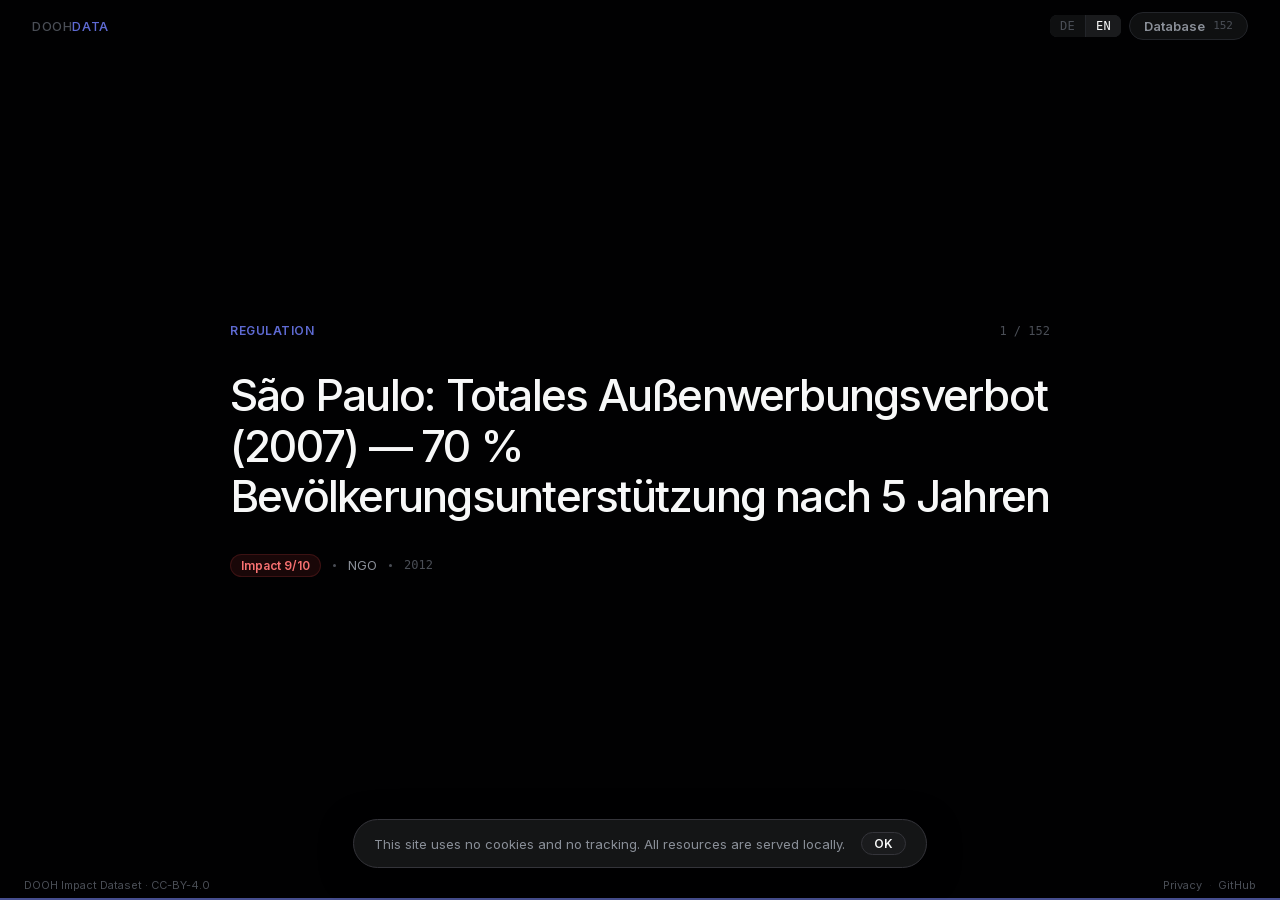
==== upload/web/index.html @ ff4197d8 "Harden dataset against lobby attacks: fix source classifications and framing Source classification f" ====
<!DOCTYPE html>
<html lang="de">
<head>
  <meta charset="UTF-8">
  <meta name="viewport" content="width=device-width, initial-scale=1.0">
  <title>DOOH Impact Dataset</title>
  <meta name="description" content="Independent peer-reviewed evidence on the harms of outdoor advertising. ESG due diligence, regulatory risk, public health.">
  <link rel="stylesheet" href="fonts.css">
  <link rel="stylesheet" href="style.css">
  <script type="application/ld+json">
  {
    "@context": "https://schema.org/",
    "@type": "Dataset",
    "name": "DOOH & OOH Advertising Research Dataset",
    "description": "148 peer-reviewed claims documenting risks of Out-of-Home and Digital Out-of-Home advertising: regulatory bans, public health harm, environmental impact, EU AI Act privacy law, traffic safety, market concentration, and stranded-asset risk. Bilingual DE/EN. All sources independent.",
    "url": "https://github.com/papamekz/addata",
    "sameAs": "https://papamekz.github.io/addata",
    "license": "https://creativecommons.org/licenses/by/4.0/",
    "creator": { "@type": "Organization", "name": "addata project" },
    "dateModified": "2026-05-02",
    "inLanguage": ["de", "en"],
    "keywords": ["DOOH", "OOH", "outdoor advertising", "digital billboard", "ESG", "regulatory risk", "investment due diligence", "greenwashing", "advertising ban", "public health", "EU AI Act", "fossil fuel advertising", "stranded asset risk", "JCDecaux", "Clear Channel", "Ströer", "peer-reviewed dataset", "RAG"],
    "isAccessibleForFree": true,
    "distribution": {
      "@type": "DataDownload",
      "encodingFormat": "application/json",
      "contentUrl": "https://raw.githubusercontent.com/papamekz/addata/master/data/index.json"
    },
    "measurementTechnique": "Systematic review of peer-reviewed journals, WHO/UN reports, government regulatory filings, and independent NGO research"
  }
  </script>
</head>
<body>

  <!-- ── Cookie notice ── -->
  <div class="cookie-banner" id="cookie-banner">
    <span data-i18n="cookie_text"></span>
    <button class="cookie-ok" id="cookie-ok" data-i18n="cookie_ok"></button>
  </div>

  <!-- ── Top bar ── -->
  <header class="topbar">
    <div class="topbar-logo">DOOH<span>DATA</span></div>
    <nav class="topbar-nav">
      <div class="lang-switcher" id="lang-switcher">
        <button class="lang-btn" data-lang="de">DE</button>
        <button class="lang-btn" data-lang="en">EN</button>
      </div>
      <button class="db-tab" id="db-tab-btn">
        <span data-i18n="db_button"></span>
        <span class="db-count" id="db-count">—</span>
      </button>
    </nav>
  </header>

  <!-- ── Stage ── -->
  <main class="stage" id="stage">
    <div class="claim-stage" id="claim-stage">
      <div class="stage-meta">
        <span class="stage-category" id="stage-category"></span>
        <span class="stage-counter" id="stage-counter"></span>
      </div>
      <h1 class="stage-title" id="stage-title"></h1>
      <div class="stage-footer">
        <span class="stage-badge" id="stage-impact"></span>
        <span class="stage-dot"></span>
        <span class="stage-source" id="stage-source"></span>
        <span class="stage-dot"></span>
        <span class="stage-year" id="stage-year"></span>
      </div>
    </div>
    <button class="stage-arrow stage-prev" id="stage-prev">&#8592;</button>
    <button class="stage-arrow stage-next" id="stage-next">&#8594;</button>
    <div class="progress-track">
      <div class="progress-bar" id="progress-bar"></div>
    </div>
  </main>

  <!-- ── Database overlay ── -->
  <div class="db-overlay" id="db-overlay">
    <div class="db-panel">
      <div class="db-panel-header">
        <div class="db-panel-title" data-i18n="dataset_title"></div>
        <div class="db-panel-controls">
          <input type="text" id="search-input" class="db-search" data-i18n-placeholder="search_placeholder">
          <select id="category-filter" class="db-select">
            <option value="all" data-i18n="all_categories"></option>
          </select>
          <button class="db-close" id="db-close-btn">✕</button>
        </div>
      </div>
      <div class="db-grid" id="db-grid"></div>
    </div>
  </div>

  <!-- ── Footer ── -->
  <footer class="legal-footer">
    <span>DOOH Impact Dataset · CC-BY-4.0</span>
    <div class="legal-links">
      <button class="legal-link" id="datenschutz-btn" data-i18n="privacy_label"></button>
      <span class="legal-sep">·</span>
      <a class="legal-link" href="https://github.com/papamekz/addata" target="_blank">GitHub</a>
    </div>
  </footer>

  <!-- ── Privacy modal (content rendered by JS) ── -->
  <div class="modal-overlay" id="datenschutz-overlay">
    <div class="modal-content">
      <button class="modal-close" id="datenschutz-close">✕</button>
      <div id="privacy-body"></div>
    </div>
  </div>

  <!-- ── Detail modal ── -->
  <div class="modal-overlay" id="modal-overlay">
    <div class="modal-content">
      <button class="modal-close" id="modal-close">✕</button>
      <div id="modal-body"></div>
    </div>
  </div>

  <script src="data.js"></script>
  <script src="i18n.js"></script>
  <script src="dashboard.js"></script>
</body>
</html>
---- upload/web/fonts.css ----
@font-face {
  font-family: 'Inter';
  font-style: normal;
  font-weight: 400;
  font-display: swap;
  src: url('fonts/inter-400.woff2') format('woff2');
}
@font-face {
  font-family: 'Inter';
  font-style: normal;
  font-weight: 500;
  font-display: swap;
  src: url('fonts/inter-500.woff2') format('woff2');
}
@font-face {
  font-family: 'Inter';
  font-style: normal;
  font-weight: 600;
  font-display: swap;
  src: url('fonts/inter-600.woff2') format('woff2');
}
---- upload/web/style.css ----
:root {
  --primary:         #5e6ad2;
  --primary-glow:    rgba(94, 106, 210, 0.15);
  --ink:             #f7f8f8;
  --ink-muted:       #d0d6e0;
  --ink-subtle:      #8a8f98;
  --ink-tertiary:    #4a4e56;
  --canvas:          #010102;
  --surface-1:       #0f1011;
  --surface-2:       #141516;
  --surface-3:       #1a1b1d;
  --hairline:        #23252a;
  --hairline-strong: #34343a;
  --danger:          #c93c3c;
  --danger-bg:       rgba(201, 60, 60, 0.12);
  --danger-border:   rgba(201, 60, 60, 0.2);

  --font:      'Inter', system-ui, -apple-system, sans-serif;
  --font-mono: 'JetBrains Mono', ui-monospace, monospace;

  --INTERVAL: 9000ms;
}

*, *::before, *::after { box-sizing: border-box; margin: 0; padding: 0; }

html, body {
  height: 100%;
  overflow: hidden;
}

body {
  background: var(--canvas);
  color: var(--ink);
  font-family: var(--font);
  -webkit-font-smoothing: antialiased;
}

/* ─── Top bar ─────────────────────────────────── */
.topbar {
  position: fixed;
  top: 0;
  left: 0;
  right: 0;
  z-index: 200;
  height: 52px;
  display: flex;
  align-items: center;
  justify-content: space-between;
  padding: 0 2rem;
  border-bottom: 1px solid transparent;
  transition: border-color 0.2s;
  pointer-events: none;
}

.topbar-logo {
  font-size: 13px;
  font-weight: 600;
  letter-spacing: 0.6px;
  text-transform: uppercase;
  color: var(--ink-tertiary);
  pointer-events: auto;
}
.topbar-logo span { color: var(--primary); }

.topbar-nav {
  pointer-events: auto;
  display: flex;
  align-items: center;
  gap: 0.5rem;
}

.db-tab {
  display: flex;
  align-items: center;
  gap: 0.5rem;
  padding: 5px 14px;
  background: var(--surface-1);
  border: 1px solid var(--hairline);
  border-radius: 9999px;
  color: var(--ink-subtle);
  font-size: 13px;
  font-weight: 500;
  font-family: var(--font);
  cursor: pointer;
  transition: border-color 0.15s, color 0.15s, background 0.15s;
}
.db-tab:hover {
  border-color: var(--hairline-strong);
  color: var(--ink);
  background: var(--surface-2);
}

.db-count {
  font-size: 11px;
  font-family: var(--font-mono);
  color: var(--ink-tertiary);
}

/* ─── Language switcher ─────────────────────────── */
.lang-switcher {
  display: flex;
  align-items: center;
  gap: 1px;
  background: var(--hairline);
  border-radius: 7px;
  overflow: hidden;
}

.lang-btn {
  padding: 4px 10px;
  background: var(--surface-1);
  border: none;
  color: var(--ink-tertiary);
  font-size: 12px;
  font-weight: 500;
  font-family: var(--font-mono);
  letter-spacing: 0.3px;
  cursor: pointer;
  transition: background 0.12s, color 0.12s;
}
.lang-btn:hover { background: var(--surface-2); color: var(--ink-subtle); }
.lang-btn.lang-active {
  background: var(--surface-3);
  color: var(--ink);
}

/* ─── Stage ────────────────────────────────────── */
.stage {
  position: fixed;
  inset: 0;
  display: flex;
  align-items: center;
  justify-content: center;
  cursor: pointer;
  padding: 5rem 2rem 5rem;
}

.stage:hover .stage-arrow { opacity: 1; }

.claim-stage {
  max-width: 820px;
  width: 100%;
  display: flex;
  flex-direction: column;
  gap: 2rem;
  transition: opacity 0.45s ease, transform 0.45s ease;
}

.claim-stage.fade-out {
  opacity: 0;
  transform: translateY(-18px);
  pointer-events: none;
}

.claim-stage.fade-in {
  animation: fadeInUp 0.45s ease forwards;
}

@keyframes fadeInUp {
  from { opacity: 0; transform: translateY(18px); }
  to   { opacity: 1; transform: translateY(0); }
}

.stage-meta {
  display: flex;
  align-items: center;
  justify-content: space-between;
}

.stage-category {
  font-size: 12px;
  font-weight: 500;
  letter-spacing: 0.5px;
  text-transform: uppercase;
  color: var(--primary);
}

.stage-counter {
  font-size: 12px;
  font-family: var(--font-mono);
  color: var(--ink-tertiary);
}

.stage-title {
  font-size: clamp(24px, 4.5vw, 44px);
  font-weight: 600;
  letter-spacing: -0.04em;
  line-height: 1.15;
  color: var(--ink);
}

.stage-footer {
  display: flex;
  align-items: center;
  gap: 0.75rem;
}

.stage-badge {
  font-size: 12px;
  font-weight: 500;
  padding: 3px 10px;
  border-radius: 9999px;
  background: var(--danger-bg);
  color: #f87171;
  border: 1px solid var(--danger-border);
}

.stage-badge.badge-normal {
  background: var(--surface-2);
  color: var(--ink-subtle);
  border-color: var(--hairline);
}

.stage-dot {
  width: 3px;
  height: 3px;
  border-radius: 50%;
  background: var(--ink-tertiary);
  flex-shrink: 0;
}

.stage-source,
.stage-year {
  font-size: 13px;
  color: var(--ink-subtle);
}

.stage-year {
  font-family: var(--font-mono);
  font-size: 12px;
  color: var(--ink-tertiary);
}

/* ─── Arrow nav ────────────────────────────────── */
.stage-arrow {
  position: fixed;
  top: 50%;
  transform: translateY(-50%);
  background: none;
  border: 1px solid var(--hairline);
  color: var(--ink-tertiary);
  width: 40px;
  height: 40px;
  border-radius: 50%;
  display: flex;
  align-items: center;
  justify-content: center;
  cursor: pointer;
  font-size: 18px;
  opacity: 0;
  transition: opacity 0.2s, color 0.15s, border-color 0.15s;
  z-index: 10;
}
.stage-arrow:hover {
  color: var(--ink);
  border-color: var(--hairline-strong);
}
.stage-prev { left: 1.5rem; }
.stage-next { right: 1.5rem; }

/* ─── Progress bar ─────────────────────────────── */
.progress-track {
  position: fixed;
  bottom: 0;
  left: 0;
  right: 0;
  height: 2px;
  background: var(--hairline);
  z-index: 100;
}

.progress-bar {
  height: 100%;
  background: var(--primary);
  width: 0%;
  transition: width linear;
  opacity: 0.6;
}

/* ─── Database overlay ─────────────────────────── */
.db-overlay {
  position: fixed;
  inset: 0;
  z-index: 300;
  display: none;
  background: rgba(1, 1, 2, 0.6);
  backdrop-filter: blur(8px);
  -webkit-backdrop-filter: blur(8px);
}

.db-overlay.open {
  display: flex;
  animation: overlayIn 0.25s ease;
}

@keyframes overlayIn {
  from { opacity: 0; }
  to   { opacity: 1; }
}

.db-panel {
  margin: auto;
  width: min(1100px, 95vw);
  height: min(90vh, 860px);
  background: var(--surface-1);
  border: 1px solid var(--hairline-strong);
  border-radius: 16px;
  display: flex;
  flex-direction: column;
  overflow: hidden;
  box-shadow: 0 40px 80px rgba(0,0,0,0.7);
  animation: panelIn 0.3s cubic-bezier(0.2, 0, 0, 1);
}

@keyframes panelIn {
  from { opacity: 0; transform: scale(0.97) translateY(12px); }
  to   { opacity: 1; transform: scale(1) translateY(0); }
}

.db-panel-header {
  display: flex;
  align-items: center;
  justify-content: space-between;
  padding: 1rem 1.5rem;
  border-bottom: 1px solid var(--hairline);
  flex-shrink: 0;
  gap: 1rem;
}

.db-panel-title {
  font-size: 14px;
  font-weight: 500;
  color: var(--ink-muted);
  white-space: nowrap;
}

.db-panel-controls {
  display: flex;
  align-items: center;
  gap: 0.5rem;
  flex: 1;
  justify-content: flex-end;
}

.db-search,
.db-select {
  background: var(--surface-2);
  border: 1px solid var(--hairline);
  border-radius: 8px;
  color: var(--ink);
  font-size: 13px;
  font-family: var(--font);
  padding: 5px 10px;
  transition: border-color 0.15s;
  appearance: none;
  -webkit-appearance: none;
}

.db-search {
  width: 200px;
}

.db-search::placeholder { color: var(--ink-tertiary); }

.db-search:focus,
.db-select:focus {
  outline: none;
  border-color: var(--primary);
}

.db-select {
  padding-right: 28px;
  background-image: url("data:image/svg+xml,%3Csvg xmlns='http://www.w3.org/2000/svg' width='10' height='7' viewBox='0 0 10 7'%3E%3Cpath d='M1 1l4 4 4-4' stroke='%238a8f98' stroke-width='1.5' fill='none' stroke-linecap='round'/%3E%3C/svg%3E");
  background-repeat: no-repeat;
  background-position: right 10px center;
  cursor: pointer;
  min-width: 140px;
}
.db-select option { background: var(--surface-2); }

.db-close {
  width: 28px;
  height: 28px;
  display: flex;
  align-items: center;
  justify-content: center;
  background: var(--surface-2);
  border: 1px solid var(--hairline);
  border-radius: 6px;
  color: var(--ink-subtle);
  font-size: 14px;
  cursor: pointer;
  flex-shrink: 0;
  transition: color 0.12s, background 0.12s;
}
.db-close:hover { color: var(--ink); background: var(--surface-3); }

/* ─── DB Grid ──────────────────────────────────── */
.db-grid {
  overflow-y: auto;
  flex: 1;
  display: grid;
  grid-template-columns: repeat(auto-fill, minmax(300px, 1fr));
  gap: 1px;
  background: var(--hairline);
  align-content: start;
}

.db-card {
  background: var(--surface-1);
  padding: 1.1rem 1.25rem;
  cursor: pointer;
  display: flex;
  flex-direction: column;
  gap: 0.6rem;
  transition: background 0.1s;
}
.db-card:hover { background: var(--surface-2); }

.db-card-top {
  display: flex;
  justify-content: space-between;
  align-items: center;
}

.db-card-category {
  font-size: 11px;
  font-weight: 500;
  letter-spacing: 0.4px;
  text-transform: uppercase;
  color: var(--ink-subtle);
}

.db-card-id {
  font-size: 11px;
  font-family: var(--font-mono);
  color: var(--ink-tertiary);
}

.db-card-title {
  font-size: 13px;
  font-weight: 500;
  line-height: 1.4;
  color: var(--ink-muted);
  display: -webkit-box;
  -webkit-line-clamp: 2;
  -webkit-box-orient: vertical;
  overflow: hidden;
}
.db-card:hover .db-card-title { color: var(--ink); }

.db-card-footer {
  display: flex;
  align-items: center;
  justify-content: space-between;
  padding-top: 0.5rem;
  border-top: 1px solid var(--hairline);
}

/* ─── Badges ────────────────────────────────────── */
.badge {
  font-size: 11px;
  font-weight: 500;
  padding: 2px 8px;
  border-radius: 9999px;
  background: var(--surface-2);
  color: var(--ink-subtle);
  border: 1px solid var(--hairline);
}
.badge-high {
  background: var(--danger-bg);
  color: #f87171;
  border-color: var(--danger-border);
}

.db-card-year {
  font-size: 11px;
  font-family: var(--font-mono);
  color: var(--ink-tertiary);
}

/* ─── Detail modal ─────────────────────────────── */
.modal-overlay {
  position: fixed;
  inset: 0;
  background: rgba(1, 1, 2, 0.85);
  backdrop-filter: blur(8px);
  display: none;
  justify-content: center;
  align-items: center;
  z-index: 500;
  padding: 2rem;
}
.modal-overlay.open {
  display: flex;
  animation: overlayIn 0.2s ease;
}

.modal-content {
  background: var(--surface-1);
  border: 1px solid var(--hairline-strong);
  width: 100%;
  max-width: 680px;
  max-height: 85vh;
  border-radius: 16px;
  overflow-y: auto;
  padding: 2.5rem;
  position: relative;
  box-shadow: 0 40px 80px rgba(0,0,0,0.7);
  animation: panelIn 0.25s cubic-bezier(0.2, 0, 0, 1);
}

.modal-close {
  position: absolute;
  top: 1.25rem;
  right: 1.25rem;
  width: 28px;
  height: 28px;
  display: flex;
  align-items: center;
  justify-content: center;
  background: var(--surface-2);
  border: 1px solid var(--hairline);
  border-radius: 6px;
  color: var(--ink-subtle);
  font-size: 14px;
  cursor: pointer;
  transition: color 0.12s, background 0.12s;
}
.modal-close:hover { color: var(--ink); background: var(--surface-3); }

.modal-badges {
  display: flex;
  gap: 0.4rem;
  flex-wrap: wrap;
  margin-bottom: 1.25rem;
}

.modal-title {
  font-size: 26px;
  font-weight: 600;
  letter-spacing: -0.5px;
  line-height: 1.2;
  color: var(--ink);
  margin-bottom: 2rem;
}

.modal-section { margin-bottom: 1.5rem; }

.modal-section-label {
  font-size: 11px;
  font-weight: 500;
  letter-spacing: 0.5px;
  text-transform: uppercase;
  color: var(--ink-subtle);
  margin-bottom: 0.4rem;
}

.modal-section p {
  font-size: 14px;
  color: var(--ink-muted);
  line-height: 1.6;
}

.modal-section code {
  font-family: var(--font-mono);
  font-size: 12px;
  background: var(--surface-2);
  border: 1px solid var(--hairline);
  padding: 1px 6px;
  border-radius: 4px;
  color: var(--ink-muted);
}

.modal-source-name {
  font-size: 15px;
  font-weight: 500;
  color: var(--ink);
  letter-spacing: -0.2px;
}

.modal-source-meta {
  font-size: 13px;
  color: var(--ink-subtle);
  margin-top: 0.2rem;
}

.modal-link {
  display: inline-flex;
  align-items: center;
  gap: 0.35rem;
  margin-top: 1rem;
  font-size: 13px;
  font-weight: 500;
  color: var(--primary);
  text-decoration: none;
  padding: 5px 12px;
  border-radius: 8px;
  background: var(--primary-glow);
  border: 1px solid rgba(94, 106, 210, 0.2);
  transition: background 0.15s, border-color 0.15s;
}
.modal-link:hover {
  background: rgba(94, 106, 210, 0.22);
  border-color: rgba(94, 106, 210, 0.4);
}

.inline-link {
  color: var(--primary);
  text-decoration: none;
}
.inline-link:hover { text-decoration: underline; }

.modal-id-badge {
  font-family: var(--font-mono);
  font-size: 11px;
}

.modal-tags {
  display: flex;
  flex-wrap: wrap;
  gap: 0.35rem;
  padding-top: 1rem;
  border-top: 1px solid var(--hairline);
  margin-top: 0.5rem;
}

.modal-tag {
  font-size: 11px;
  font-family: var(--font-mono);
  padding: 2px 7px;
  border-radius: 4px;
  background: var(--surface-2);
  color: var(--ink-tertiary);
  border: 1px solid var(--hairline);
}

/* ─── Cookie banner ─────────────────────────────── */
.cookie-banner {
  position: fixed;
  bottom: 2rem;
  left: 50%;
  transform: translateX(-50%);
  z-index: 400;
  display: flex;
  align-items: center;
  gap: 1rem;
  padding: 0.75rem 1.25rem;
  background: var(--surface-2);
  border: 1px solid var(--hairline-strong);
  border-radius: 9999px;
  font-size: 13px;
  color: var(--ink-subtle);
  white-space: nowrap;
  box-shadow: 0 8px 32px rgba(0,0,0,0.5);
  transition: opacity 0.3s, transform 0.3s;
}
.cookie-banner.hidden {
  opacity: 0;
  transform: translateX(-50%) translateY(12px);
  pointer-events: none;
}
.cookie-ok {
  padding: 3px 12px;
  background: var(--surface-3);
  border: 1px solid var(--hairline-strong);
  border-radius: 9999px;
  color: var(--ink);
  font-size: 12px;
  font-weight: 500;
  font-family: var(--font);
  cursor: pointer;
  transition: background 0.15s;
  white-space: nowrap;
}
.cookie-ok:hover { background: var(--hairline); }

/* ─── Legal footer ──────────────────────────────── */
.legal-footer {
  position: fixed;
  bottom: 8px;
  left: 0;
  right: 0;
  z-index: 50;
  display: flex;
  align-items: center;
  justify-content: space-between;
  padding: 0 1.5rem;
  font-size: 11px;
  color: var(--ink-tertiary);
  pointer-events: none;
}

.legal-links {
  display: flex;
  align-items: center;
  gap: 0.4rem;
  pointer-events: auto;
}

.legal-link {
  background: none;
  border: none;
  color: var(--ink-tertiary);
  font-size: 11px;
  font-family: var(--font);
  cursor: pointer;
  padding: 0;
  text-decoration: none;
  transition: color 0.15s;
}
.legal-link:hover { color: var(--ink-subtle); }

.legal-sep { color: var(--ink-tertiary); opacity: 0.4; }

/* ─── Scrollbar ─────────────────────────────────── */
::-webkit-scrollbar { width: 6px; }
::-webkit-scrollbar-track { background: transparent; }
::-webkit-scrollbar-thumb { background: var(--hairline-strong); border-radius: 9999px; }

/* ─── Responsive ────────────────────────────────── */
@media (max-width: 768px) {
  .stage-title { font-size: clamp(20px, 6vw, 30px); }
  .stage-prev { left: 0.5rem; }
  .stage-next { right: 0.5rem; }
  .db-search { width: 120px; }
  .db-grid { grid-template-columns: 1fr; }
  .modal-content { padding: 1.5rem; }
  .modal-title { font-size: 20px; }
  .topbar { padding: 0 1rem; }
}
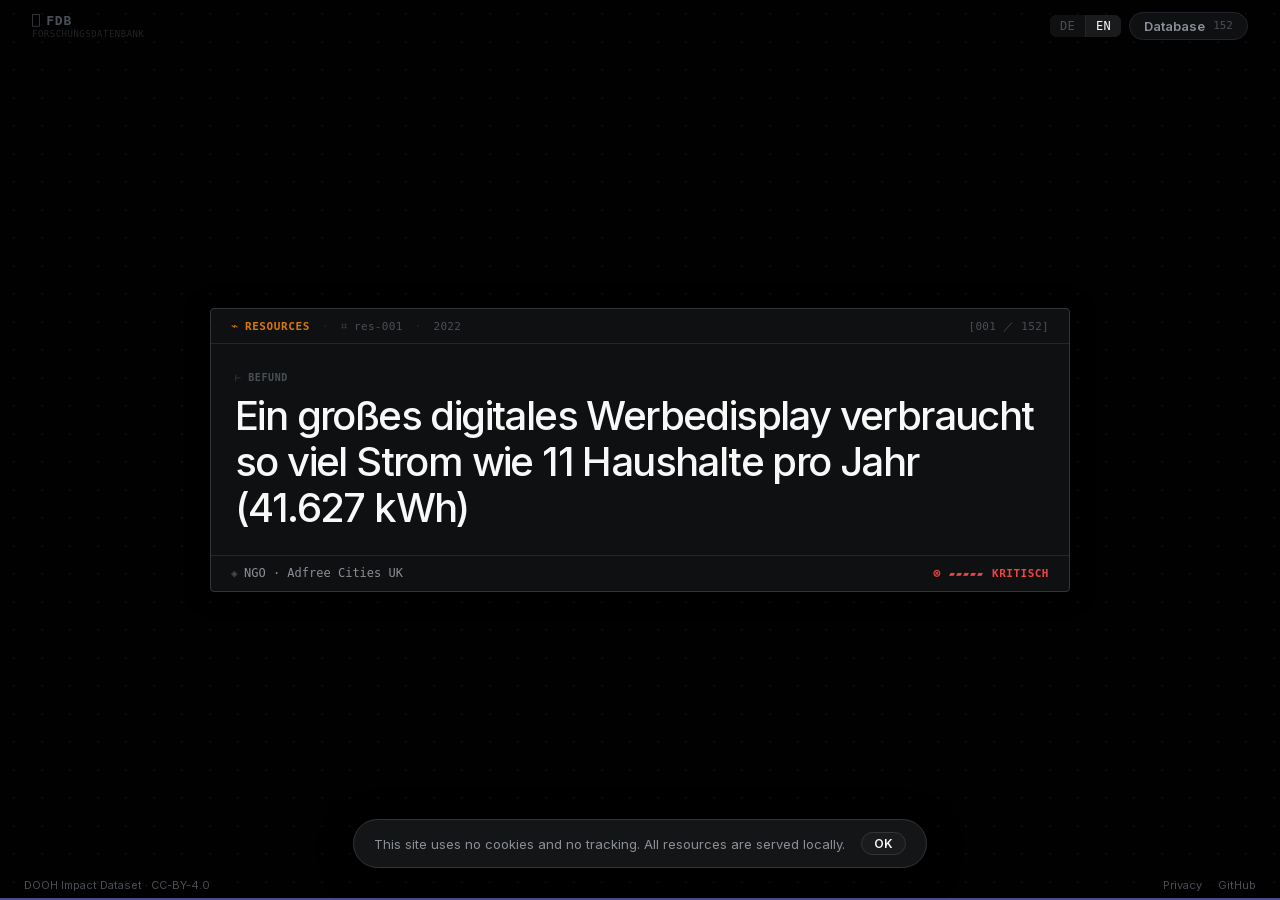
==== commit 66291c4b: "chore: sync redesigned web files to upload/" ====
--- a/upload/web/index.html
+++ b/upload/web/index.html
@@ -40,7 +40,10 @@
 
   <!-- ── Top bar ── -->
   <header class="topbar">
-    <div class="topbar-logo">DOOH<span>DATA</span></div>
+    <div class="topbar-logo">
+      <div class="topbar-logo-main"><span class="logo-icon">⎕</span>FDB</div>
+      <div class="topbar-logo-sub">Forschungsdatenbank</div>
+    </div>
     <nav class="topbar-nav">
       <div class="lang-switcher" id="lang-switcher">
         <button class="lang-btn" data-lang="de">DE</button>
@@ -55,20 +58,7 @@
 
   <!-- ── Stage ── -->
   <main class="stage" id="stage">
-    <div class="claim-stage" id="claim-stage">
-      <div class="stage-meta">
-        <span class="stage-category" id="stage-category"></span>
-        <span class="stage-counter" id="stage-counter"></span>
-      </div>
-      <h1 class="stage-title" id="stage-title"></h1>
-      <div class="stage-footer">
-        <span class="stage-badge" id="stage-impact"></span>
-        <span class="stage-dot"></span>
-        <span class="stage-source" id="stage-source"></span>
-        <span class="stage-dot"></span>
-        <span class="stage-year" id="stage-year"></span>
-      </div>
-    </div>
+    <div class="claim-stage" id="claim-stage"></div>
     <button class="stage-arrow stage-prev" id="stage-prev">&#8592;</button>
     <button class="stage-arrow stage-next" id="stage-next">&#8594;</button>
     <div class="progress-track">
--- a/upload/web/style.css
+++ b/upload/web/style.css
@@ -19,6 +19,21 @@
   --font-mono: 'JetBrains Mono', ui-monospace, monospace;
 
   --INTERVAL: 9000ms;
+
+  /* Category accent colors */
+  --cat-regulation:   #f59e0b;
+  --cat-health:       #ef4444;
+  --cat-environment:  #22c55e;
+  --cat-politics:     #3b82f6;
+  --cat-economy:      #eab308;
+  --cat-psychology:   #a855f7;
+  --cat-privacy:      #06b6d4;
+  --cat-safety:       #f97316;
+  --cat-urban:        #14b8a6;
+  --cat-resources:    #d97706;
+  --cat-culture:      #ec4899;
+  --cat-alternatives: #84cc16;
+  --cat-equity:       #8b5cf6;
 }
 
 *, *::before, *::after { box-sizing: border-box; margin: 0; padding: 0; }
@@ -33,6 +48,8 @@
   color: var(--ink);
   font-family: var(--font);
   -webkit-font-smoothing: antialiased;
+  background-image: radial-gradient(circle, rgba(255,255,255,0.04) 1px, transparent 1px);
+  background-size: 28px 28px;
 }
 
 /* ─── Top bar ─────────────────────────────────── */
@@ -53,14 +70,36 @@
 }
 
 .topbar-logo {
+  display: flex;
+  flex-direction: column;
+  gap: 1px;
+  pointer-events: auto;
+  cursor: default;
+}
+
+.topbar-logo-main {
   font-size: 13px;
-  font-weight: 600;
-  letter-spacing: 0.6px;
+  font-weight: 700;
+  letter-spacing: 0.8px;
   text-transform: uppercase;
-  color: var(--ink-tertiary);
-  pointer-events: auto;
-}
-.topbar-logo span { color: var(--primary); }
+  font-family: var(--font-mono);
+  color: var(--ink-tertiary);
+}
+
+.topbar-logo-main .logo-icon {
+  margin-right: 0.35rem;
+  color: var(--ink-tertiary);
+  opacity: 0.7;
+}
+
+.topbar-logo-sub {
+  font-size: 9px;
+  font-family: var(--font-mono);
+  letter-spacing: 0.5px;
+  color: var(--ink-tertiary);
+  opacity: 0.45;
+  text-transform: uppercase;
+}
 
 .topbar-nav {
   pointer-events: auto;
@@ -124,7 +163,7 @@
   color: var(--ink);
 }
 
-/* ─── Stage ────────────────────────────────────── */
+/* ─── Stage document box ───────────────────────── */
 .stage {
   position: fixed;
   inset: 0;
@@ -138,12 +177,15 @@
 .stage:hover .stage-arrow { opacity: 1; }
 
 .claim-stage {
-  max-width: 820px;
+  max-width: 860px;
   width: 100%;
   display: flex;
   flex-direction: column;
-  gap: 2rem;
+  border: 1px solid var(--hairline-strong);
+  border-radius: 4px;
+  background: var(--surface-1);
   transition: opacity 0.45s ease, transform 0.45s ease;
+  box-shadow: 0 2px 24px rgba(0,0,0,0.4);
 }
 
 .claim-stage.fade-out {
@@ -161,75 +203,161 @@
   to   { opacity: 1; transform: translateY(0); }
 }
 
-.stage-meta {
-  display: flex;
-  align-items: center;
-  justify-content: space-between;
+/* Document header row */
+.stage-doc-header {
+  display: flex;
+  align-items: center;
+  gap: 0;
+  padding: 0.6rem 1.25rem;
+  border-bottom: 1px solid var(--hairline);
+  font-size: 11px;
+  font-family: var(--font-mono);
+  color: var(--ink-tertiary);
+  letter-spacing: 0.3px;
+}
+
+.stage-doc-sep {
+  margin: 0 0.75rem;
+  opacity: 0.35;
+}
+
+.stage-cat-icon {
+  margin-right: 0.4rem;
+  font-size: 12px;
 }
 
 .stage-category {
-  font-size: 12px;
-  font-weight: 500;
-  letter-spacing: 0.5px;
+  font-size: 11px;
+  font-weight: 600;
+  letter-spacing: 0.6px;
   text-transform: uppercase;
-  color: var(--primary);
+}
+
+.stage-az {
+  font-family: var(--font-mono);
+  font-size: 11px;
+  color: var(--ink-tertiary);
+}
+
+.stage-year-doc {
+  font-family: var(--font-mono);
+  font-size: 11px;
+  color: var(--ink-tertiary);
 }
 
 .stage-counter {
-  font-size: 12px;
-  font-family: var(--font-mono);
-  color: var(--ink-tertiary);
+  margin-left: auto;
+  font-size: 11px;
+  font-family: var(--font-mono);
+  color: var(--ink-tertiary);
+}
+
+/* Document body */
+.stage-doc-body {
+  padding: 1.75rem 1.5rem 1.5rem;
+  display: flex;
+  flex-direction: column;
+  gap: 0.6rem;
+}
+
+.stage-befund-label {
+  font-size: 10px;
+  font-family: var(--font-mono);
+  font-weight: 600;
+  letter-spacing: 0.6px;
+  text-transform: uppercase;
+  color: var(--ink-tertiary);
+}
+
+.stage-befund-label::before {
+  content: '⊢ ';
+  opacity: 0.5;
 }
 
 .stage-title {
-  font-size: clamp(24px, 4.5vw, 44px);
+  font-size: clamp(22px, 4vw, 40px);
   font-weight: 600;
   letter-spacing: -0.04em;
   line-height: 1.15;
   color: var(--ink);
 }
 
-.stage-footer {
-  display: flex;
-  align-items: center;
-  gap: 0.75rem;
-}
-
-.stage-badge {
+/* Red highlight spans injected by JS */
+.highlight-red {
+  color: #ef4444;
+  font-weight: 700;
+}
+.highlight-red-word {
+  color: #ef4444;
+  text-decoration: underline;
+  text-decoration-color: rgba(239, 68, 68, 0.4);
+  text-underline-offset: 2px;
+  font-weight: 600;
+}
+
+/* Document footer row */
+.stage-doc-footer {
+  display: flex;
+  align-items: center;
+  justify-content: space-between;
+  padding: 0.65rem 1.25rem;
+  border-top: 1px solid var(--hairline);
+}
+
+.stage-source-block {
+  display: flex;
+  align-items: center;
+  gap: 0.4rem;
   font-size: 12px;
-  font-weight: 500;
-  padding: 3px 10px;
-  border-radius: 9999px;
-  background: var(--danger-bg);
-  color: #f87171;
-  border: 1px solid var(--danger-border);
-}
-
-.stage-badge.badge-normal {
-  background: var(--surface-2);
   color: var(--ink-subtle);
-  border-color: var(--hairline);
-}
-
-.stage-dot {
-  width: 3px;
-  height: 3px;
-  border-radius: 50%;
-  background: var(--ink-tertiary);
-  flex-shrink: 0;
-}
-
-.stage-source,
-.stage-year {
-  font-size: 13px;
-  color: var(--ink-subtle);
-}
-
-.stage-year {
-  font-family: var(--font-mono);
+  font-family: var(--font-mono);
+}
+
+.stage-source-icon {
+  color: var(--ink-tertiary);
+  font-size: 11px;
+}
+
+.stage-severity {
+  display: flex;
+  align-items: center;
+  gap: 0.5rem;
+  font-size: 11px;
+  font-family: var(--font-mono);
+  font-weight: 600;
+  letter-spacing: 0.4px;
+}
+
+.stage-severity-icon {
   font-size: 12px;
-  color: var(--ink-tertiary);
-}
+}
+
+.stage-severity-bar {
+  letter-spacing: 1px;
+  font-size: 10px;
+}
+
+.stage-severity-label {
+  text-transform: uppercase;
+  letter-spacing: 0.5px;
+}
+
+/* Severity color variants */
+.severity-kritisch .stage-severity-icon,
+.severity-kritisch .stage-severity-bar,
+.severity-kritisch .stage-severity-label { color: #ef4444; }
+
+.severity-erhoeht .stage-severity-icon,
+.severity-erhoeht .stage-severity-bar,
+.severity-erhoeht .stage-severity-label  { color: #f97316; }
+
+.severity-mittel .stage-severity-icon,
+.severity-mittel .stage-severity-bar,
+.severity-mittel .stage-severity-label   { color: #eab308; }
+
+.severity-gering .stage-severity-icon,
+.severity-gering .stage-severity-bar,
+.severity-gering .stage-severity-label   { color: var(--ink-tertiary); }
 
 /* ─── Arrow nav ────────────────────────────────── */
 .stage-arrow {
@@ -720,12 +848,17 @@
 
 /* ─── Responsive ────────────────────────────────── */
 @media (max-width: 768px) {
-  .stage-title { font-size: clamp(20px, 6vw, 30px); }
-  .stage-prev { left: 0.5rem; }
-  .stage-next { right: 0.5rem; }
-  .db-search { width: 120px; }
+  .stage-title { font-size: clamp(18px, 5.5vw, 28px); }
+  .stage { padding: 4rem 1rem 4rem; }
+  .stage-prev { left: 0.25rem; }
+  .stage-next { right: 0.25rem; }
+  .stage-doc-header { padding: 0.5rem 0.85rem; font-size: 10px; }
+  .stage-doc-body { padding: 1.25rem 1rem 1rem; }
+  .stage-doc-footer { padding: 0.5rem 0.85rem; }
+  .db-search { width: 110px; }
   .db-grid { grid-template-columns: 1fr; }
-  .modal-content { padding: 1.5rem; }
-  .modal-title { font-size: 20px; }
-  .topbar { padding: 0 1rem; }
-}
+  .modal-content { padding: 1.25rem; }
+  .modal-title { font-size: 19px; }
+  .topbar { padding: 0 0.85rem; }
+  .topbar-logo-sub { display: none; }
+}
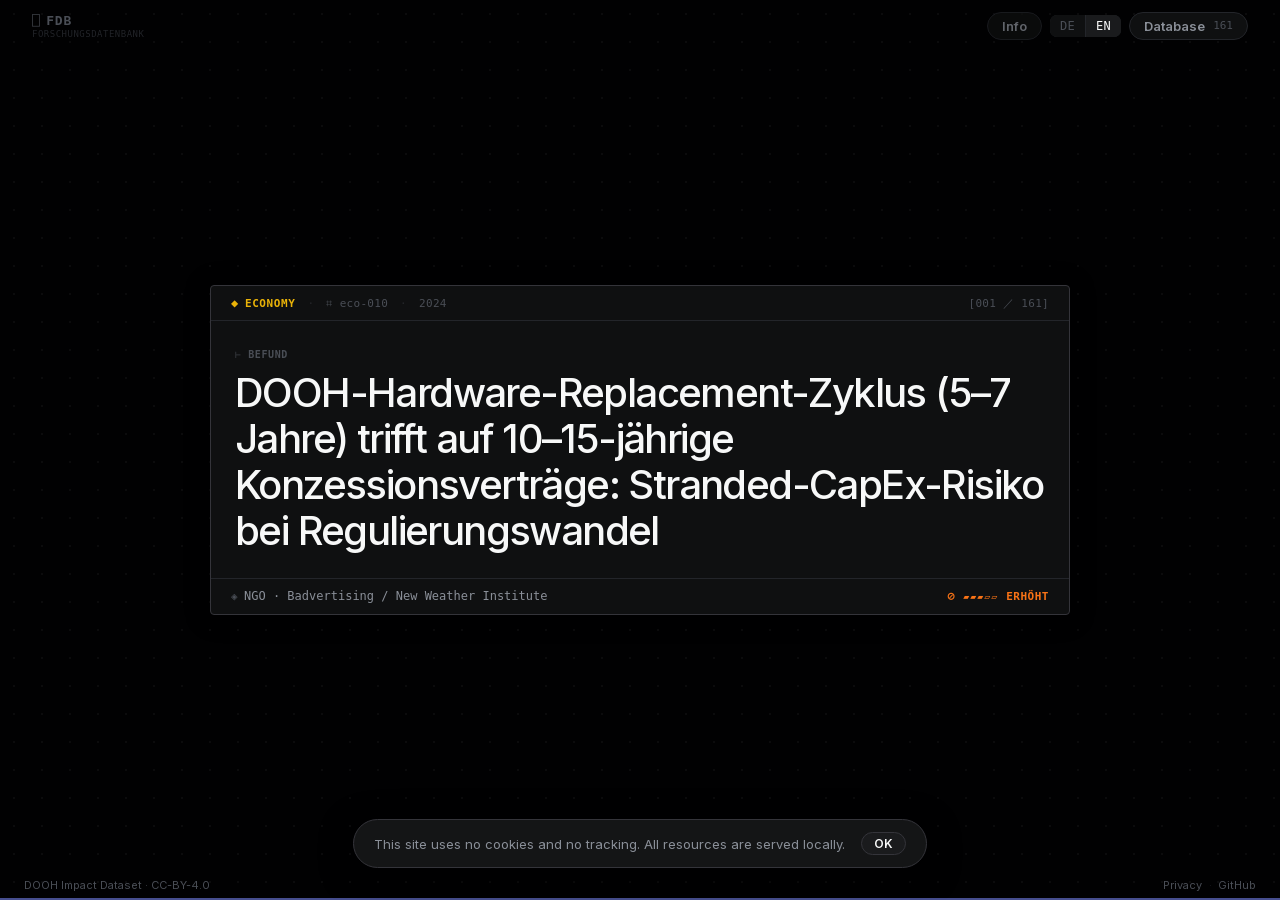
==== commit fd138566: "chore: sync modal+DB+info improvements to upload/" ====
--- a/upload/web/index.html
+++ b/upload/web/index.html
@@ -45,6 +45,9 @@
       <div class="topbar-logo-sub">Forschungsdatenbank</div>
     </div>
     <nav class="topbar-nav">
+      <button class="db-tab info-tab" id="info-tab-btn">
+        <span data-i18n="info_button"></span>
+      </button>
       <div class="lang-switcher" id="lang-switcher">
         <button class="lang-btn" data-lang="de">DE</button>
         <button class="lang-btn" data-lang="en">EN</button>
@@ -65,6 +68,19 @@
       <div class="progress-bar" id="progress-bar"></div>
     </div>
   </main>
+
+  <!-- ── Info overlay ── -->
+  <div class="db-overlay" id="info-overlay">
+    <div class="db-panel">
+      <div class="db-panel-header">
+        <div class="db-panel-title" data-i18n="info_title"></div>
+        <div class="db-panel-controls">
+          <button class="db-close" id="info-close-btn">✕</button>
+        </div>
+      </div>
+      <div class="info-body" id="info-body"></div>
+    </div>
+  </div>
 
   <!-- ── Database overlay ── -->
   <div class="db-overlay" id="db-overlay">
--- a/upload/web/style.css
+++ b/upload/web/style.css
@@ -523,66 +523,83 @@
 }
 .db-close:hover { color: var(--ink); background: var(--surface-3); }
 
-/* ─── DB Grid ──────────────────────────────────── */
+/* ─── DB List ──────────────────────────────────── */
 .db-grid {
   overflow-y: auto;
   flex: 1;
-  display: grid;
-  grid-template-columns: repeat(auto-fill, minmax(300px, 1fr));
-  gap: 1px;
-  background: var(--hairline);
-  align-content: start;
-}
-
-.db-card {
+  display: flex;
+  flex-direction: column;
   background: var(--surface-1);
-  padding: 1.1rem 1.25rem;
+}
+
+.db-row {
+  display: flex;
+  align-items: center;
+  gap: 0;
+  padding: 0 1rem;
+  height: 44px;
+  border-bottom: 1px solid var(--hairline);
   cursor: pointer;
-  display: flex;
-  flex-direction: column;
-  gap: 0.6rem;
   transition: background 0.1s;
-}
-.db-card:hover { background: var(--surface-2); }
-
-.db-card-top {
-  display: flex;
-  justify-content: space-between;
-  align-items: center;
-}
-
-.db-card-category {
+  flex-shrink: 0;
+}
+.db-row:hover { background: var(--surface-2); }
+.db-row:last-child { border-bottom: none; }
+
+.db-row-cat {
+  display: flex;
+  align-items: center;
+  gap: 0.3rem;
+  width: 130px;
+  flex-shrink: 0;
   font-size: 11px;
   font-weight: 500;
-  letter-spacing: 0.4px;
+  letter-spacing: 0.3px;
   text-transform: uppercase;
-  color: var(--ink-subtle);
-}
-
-.db-card-id {
-  font-size: 11px;
-  font-family: var(--font-mono);
-  color: var(--ink-tertiary);
-}
-
-.db-card-title {
+  overflow: hidden;
+  white-space: nowrap;
+}
+
+.db-row-cat-icon {
+  font-size: 11px;
+  flex-shrink: 0;
+}
+
+.db-row-id {
+  width: 90px;
+  flex-shrink: 0;
+  font-size: 11px;
+  font-family: var(--font-mono);
+  color: var(--ink-tertiary);
+  padding-left: 0.75rem;
+}
+
+.db-row-title {
+  flex: 1;
   font-size: 13px;
-  font-weight: 500;
-  line-height: 1.4;
   color: var(--ink-muted);
-  display: -webkit-box;
-  -webkit-line-clamp: 2;
-  -webkit-box-orient: vertical;
   overflow: hidden;
-}
-.db-card:hover .db-card-title { color: var(--ink); }
-
-.db-card-footer {
-  display: flex;
-  align-items: center;
-  justify-content: space-between;
-  padding-top: 0.5rem;
-  border-top: 1px solid var(--hairline);
+  white-space: nowrap;
+  text-overflow: ellipsis;
+  padding: 0 1rem;
+  min-width: 0;
+}
+.db-row:hover .db-row-title { color: var(--ink); }
+
+.db-row-sev {
+  flex-shrink: 0;
+  font-size: 13px;
+  width: 20px;
+  text-align: center;
+}
+
+.db-row-year {
+  width: 44px;
+  flex-shrink: 0;
+  font-size: 11px;
+  font-family: var(--font-mono);
+  color: var(--ink-tertiary);
+  text-align: right;
 }
 
 /* ─── Badges ────────────────────────────────────── */
@@ -599,12 +616,6 @@
   background: var(--danger-bg);
   color: #f87171;
   border-color: var(--danger-border);
-}
-
-.db-card-year {
-  font-size: 11px;
-  font-family: var(--font-mono);
-  color: var(--ink-tertiary);
 }
 
 /* ─── Detail modal ─────────────────────────────── */
@@ -629,10 +640,9 @@
   border: 1px solid var(--hairline-strong);
   width: 100%;
   max-width: 680px;
-  max-height: 85vh;
-  border-radius: 16px;
+  max-height: 88vh;
+  border-radius: 4px;
   overflow-y: auto;
-  padding: 2.5rem;
   position: relative;
   box-shadow: 0 40px 80px rgba(0,0,0,0.7);
   animation: panelIn 0.25s cubic-bezier(0.2, 0, 0, 1);
@@ -640,54 +650,89 @@
 
 .modal-close {
   position: absolute;
-  top: 1.25rem;
-  right: 1.25rem;
-  width: 28px;
-  height: 28px;
+  top: 0.85rem;
+  right: 0.85rem;
+  width: 26px;
+  height: 26px;
   display: flex;
   align-items: center;
   justify-content: center;
   background: var(--surface-2);
   border: 1px solid var(--hairline);
-  border-radius: 6px;
+  border-radius: 4px;
   color: var(--ink-subtle);
-  font-size: 14px;
+  font-size: 13px;
   cursor: pointer;
+  z-index: 1;
   transition: color 0.12s, background 0.12s;
 }
 .modal-close:hover { color: var(--ink); background: var(--surface-3); }
 
-.modal-badges {
-  display: flex;
-  gap: 0.4rem;
-  flex-wrap: wrap;
-  margin-bottom: 1.25rem;
+/* Protocol header */
+.modal-proto-header {
+  display: flex;
+  align-items: center;
+  gap: 0;
+  padding: 0.65rem 1.25rem;
+  border-bottom: 1px solid var(--hairline);
+  font-size: 11px;
+  font-family: var(--font-mono);
+  color: var(--ink-tertiary);
+  letter-spacing: 0.3px;
+  padding-right: 3rem;
+}
+
+.modal-proto-sep {
+  margin: 0 0.6rem;
+  opacity: 0.35;
+}
+
+.modal-proto-cat {
+  font-weight: 600;
+  letter-spacing: 0.5px;
+  text-transform: uppercase;
+}
+
+/* Protocol body */
+.modal-proto-body {
+  padding: 1.5rem 1.5rem 0;
+}
+
+.modal-gegenstand-label {
+  font-size: 10px;
+  font-family: var(--font-mono);
+  font-weight: 600;
+  letter-spacing: 0.6px;
+  text-transform: uppercase;
+  color: var(--ink-tertiary);
+  margin-bottom: 0.4rem;
 }
 
 .modal-title {
-  font-size: 26px;
+  font-size: 22px;
   font-weight: 600;
-  letter-spacing: -0.5px;
-  line-height: 1.2;
+  letter-spacing: -0.4px;
+  line-height: 1.25;
   color: var(--ink);
-  margin-bottom: 2rem;
-}
-
-.modal-section { margin-bottom: 1.5rem; }
+  margin-bottom: 1.5rem;
+}
+
+.modal-section { margin-bottom: 1.25rem; }
 
 .modal-section-label {
-  font-size: 11px;
-  font-weight: 500;
+  font-size: 10px;
+  font-weight: 600;
   letter-spacing: 0.5px;
   text-transform: uppercase;
   color: var(--ink-subtle);
-  margin-bottom: 0.4rem;
+  font-family: var(--font-mono);
+  margin-bottom: 0.35rem;
 }
 
 .modal-section p {
   font-size: 14px;
   color: var(--ink-muted);
-  line-height: 1.6;
+  line-height: 1.65;
 }
 
 .modal-section code {
@@ -700,30 +745,47 @@
   color: var(--ink-muted);
 }
 
+/* Protocol footer row */
+.modal-proto-footer {
+  display: flex;
+  align-items: flex-start;
+  justify-content: space-between;
+  gap: 1rem;
+  padding: 1rem 1.5rem;
+  border-top: 1px solid var(--hairline);
+  margin-top: 0.25rem;
+}
+
+.modal-source-block {
+  display: flex;
+  flex-direction: column;
+  gap: 0.2rem;
+}
+
 .modal-source-name {
-  font-size: 15px;
+  font-size: 14px;
   font-weight: 500;
   color: var(--ink);
   letter-spacing: -0.2px;
 }
 
 .modal-source-meta {
-  font-size: 13px;
+  font-size: 12px;
   color: var(--ink-subtle);
-  margin-top: 0.2rem;
+  font-family: var(--font-mono);
 }
 
 .modal-link {
   display: inline-flex;
   align-items: center;
   gap: 0.35rem;
-  margin-top: 1rem;
-  font-size: 13px;
+  margin-top: 0.6rem;
+  font-size: 12px;
   font-weight: 500;
   color: var(--primary);
   text-decoration: none;
-  padding: 5px 12px;
-  border-radius: 8px;
+  padding: 4px 10px;
+  border-radius: 4px;
   background: var(--primary-glow);
   border: 1px solid rgba(94, 106, 210, 0.2);
   transition: background 0.15s, border-color 0.15s;
@@ -733,6 +795,57 @@
   border-color: rgba(94, 106, 210, 0.4);
 }
 
+.modal-proto-severity {
+  display: flex;
+  align-items: center;
+  gap: 0.45rem;
+  font-size: 11px;
+  font-family: var(--font-mono);
+  font-weight: 600;
+  letter-spacing: 0.4px;
+  flex-shrink: 0;
+  padding-top: 0.15rem;
+}
+
+.modal-sev-icon { font-size: 12px; }
+.modal-sev-bar  { letter-spacing: 1px; font-size: 10px; }
+.modal-sev-label { text-transform: uppercase; letter-spacing: 0.5px; }
+
+.severity-kritisch .modal-sev-icon,
+.severity-kritisch .modal-sev-bar,
+.severity-kritisch .modal-sev-label { color: #ef4444; }
+
+.severity-erhoeht .modal-sev-icon,
+.severity-erhoeht .modal-sev-bar,
+.severity-erhoeht .modal-sev-label  { color: #f97316; }
+
+.severity-mittel .modal-sev-icon,
+.severity-mittel .modal-sev-bar,
+.severity-mittel .modal-sev-label   { color: #eab308; }
+
+.severity-gering .modal-sev-icon,
+.severity-gering .modal-sev-bar,
+.severity-gering .modal-sev-label   { color: var(--ink-tertiary); }
+
+/* Tags */
+.modal-tags {
+  display: flex;
+  flex-wrap: wrap;
+  gap: 0.3rem;
+  padding: 0.75rem 1.5rem;
+  border-top: 1px solid var(--hairline);
+}
+
+.modal-tag {
+  font-size: 10px;
+  font-family: var(--font-mono);
+  padding: 2px 6px;
+  border-radius: 3px;
+  background: var(--surface-2);
+  color: var(--ink-tertiary);
+  border: 1px solid var(--hairline);
+}
+
 .inline-link {
   color: var(--primary);
   text-decoration: none;
@@ -742,25 +855,6 @@
 .modal-id-badge {
   font-family: var(--font-mono);
   font-size: 11px;
-}
-
-.modal-tags {
-  display: flex;
-  flex-wrap: wrap;
-  gap: 0.35rem;
-  padding-top: 1rem;
-  border-top: 1px solid var(--hairline);
-  margin-top: 0.5rem;
-}
-
-.modal-tag {
-  font-size: 11px;
-  font-family: var(--font-mono);
-  padding: 2px 7px;
-  border-radius: 4px;
-  background: var(--surface-2);
-  color: var(--ink-tertiary);
-  border: 1px solid var(--hairline);
 }
 
 /* ─── Cookie banner ─────────────────────────────── */
@@ -845,6 +939,114 @@
 ::-webkit-scrollbar { width: 6px; }
 ::-webkit-scrollbar-track { background: transparent; }
 ::-webkit-scrollbar-thumb { background: var(--hairline-strong); border-radius: 9999px; }
+
+/* ─── Info panel ───────────────────────────────── */
+.info-tab {
+  opacity: 0.7;
+}
+.info-tab:hover { opacity: 1; }
+
+.info-body {
+  overflow-y: auto;
+  flex: 1;
+  padding: 1.5rem;
+  display: flex;
+  flex-direction: column;
+  gap: 1.75rem;
+}
+
+.info-about {
+  font-size: 14px;
+  color: var(--ink-muted);
+  line-height: 1.7;
+}
+
+.info-section-label {
+  font-size: 10px;
+  font-family: var(--font-mono);
+  font-weight: 600;
+  letter-spacing: 0.6px;
+  text-transform: uppercase;
+  color: var(--ink-subtle);
+  margin-bottom: 0.85rem;
+  padding-bottom: 0.4rem;
+  border-bottom: 1px solid var(--hairline);
+}
+
+.info-stat-grid {
+  display: grid;
+  grid-template-columns: repeat(3, 1fr);
+  gap: 1px;
+  background: var(--hairline);
+  border: 1px solid var(--hairline);
+  border-radius: 4px;
+  overflow: hidden;
+}
+
+.info-stat {
+  background: var(--surface-2);
+  padding: 0.85rem 1rem;
+  display: flex;
+  flex-direction: column;
+  gap: 0.2rem;
+}
+
+.info-stat-value {
+  font-size: 22px;
+  font-weight: 700;
+  font-family: var(--font-mono);
+  color: var(--ink);
+  letter-spacing: -0.5px;
+}
+
+.info-stat-label {
+  font-size: 10px;
+  font-family: var(--font-mono);
+  color: var(--ink-tertiary);
+  text-transform: uppercase;
+  letter-spacing: 0.4px;
+}
+
+.info-cat-grid {
+  display: flex;
+  flex-wrap: wrap;
+  gap: 0.5rem;
+}
+
+.info-cat-pill {
+  display: flex;
+  align-items: center;
+  gap: 0.3rem;
+  padding: 4px 10px;
+  border-radius: 3px;
+  background: var(--surface-2);
+  border: 1px solid var(--hairline);
+  font-size: 12px;
+  font-family: var(--font-mono);
+  color: var(--ink-muted);
+  cursor: pointer;
+  transition: background 0.1s;
+}
+.info-cat-pill:hover { background: var(--surface-3); color: var(--ink); }
+
+.info-cat-icon { font-size: 11px; }
+
+.info-cat-count {
+  font-size: 10px;
+  color: var(--ink-tertiary);
+  margin-left: 0.2rem;
+}
+
+.info-footer {
+  font-size: 11px;
+  font-family: var(--font-mono);
+  color: var(--ink-tertiary);
+  display: flex;
+  gap: 1rem;
+  flex-wrap: wrap;
+  padding-top: 0.5rem;
+  border-top: 1px solid var(--hairline);
+}
 
 /* ─── Responsive ────────────────────────────────── */
 @media (max-width: 768px) {
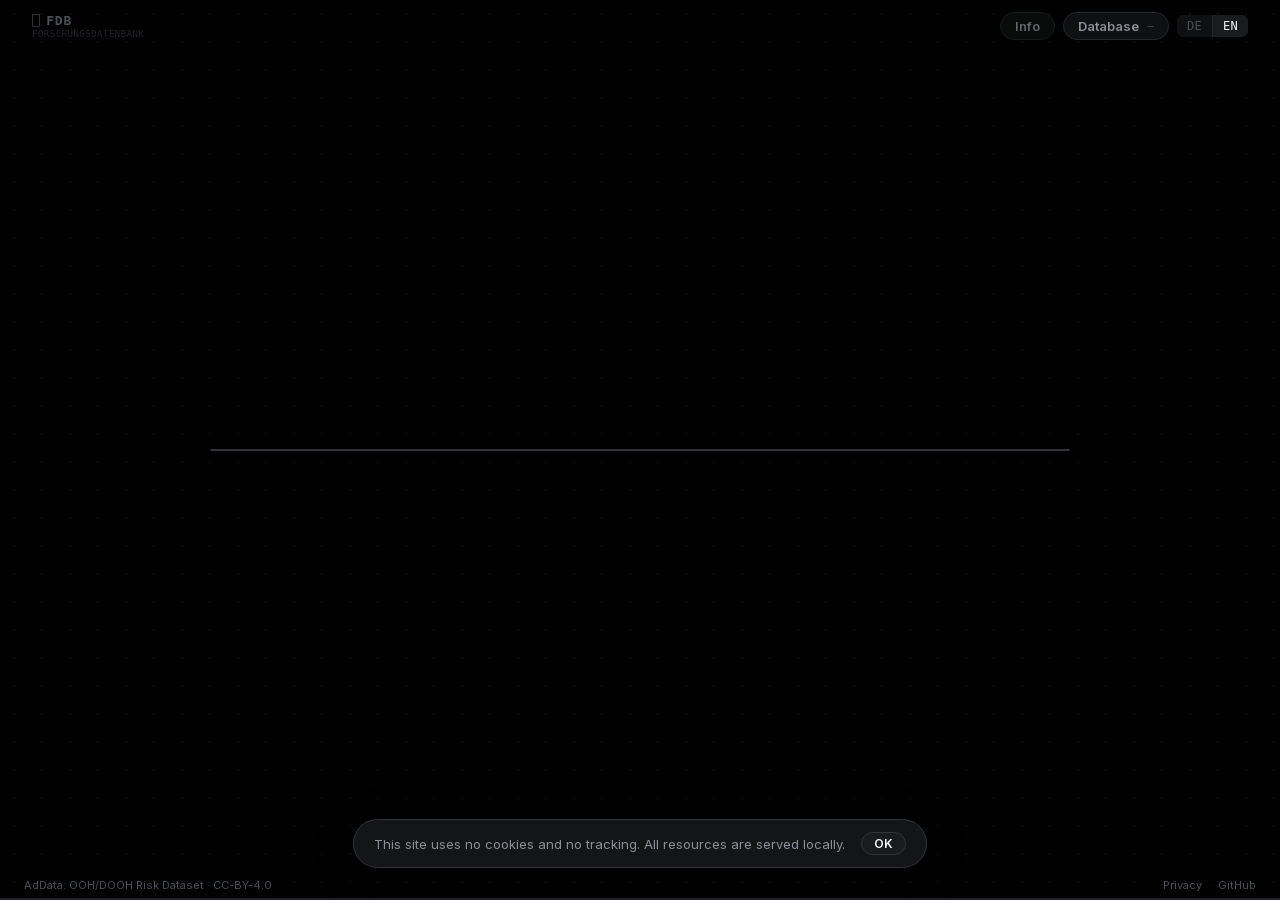
==== commit a575bdca: "Improve claim verification and URL stability" ====
--- a/upload/web/index.html
+++ b/upload/web/index.html
@@ -3,29 +3,56 @@
 <head>
   <meta charset="UTF-8">
   <meta name="viewport" content="width=device-width, initial-scale=1.0">
-  <title>DOOH Impact Dataset</title>
+  <title>AdData: OOH/DOOH Risk Dataset</title>
   <meta name="description" content="Independent peer-reviewed evidence on the harms of outdoor advertising. ESG due diligence, regulatory risk, public health.">
   <link rel="stylesheet" href="fonts.css">
   <link rel="stylesheet" href="style.css">
+  <link rel="canonical" href="https://papamekz.github.io/addata/">
+  <meta name="robots" content="index,follow">
+  <meta name="keywords" content="OOH, DOOH, outdoor advertising, digital out-of-home, advertising risk, ESG, due diligence, regulatory risk, greenwashing, public health, privacy, traffic safety, RAG dataset, AI agents">
+  <meta property="og:title" content="AdData: OOH/DOOH Risk Dataset">
+  <meta property="og:description" content="Machine-readable evidence on OOH/DOOH advertising risks for AI agents, ESG due diligence, media planning, public health, privacy, safety, and urban policy.">
+  <meta property="og:type" content="website">
+  <meta property="og:url" content="https://papamekz.github.io/addata/">
+  <link rel="alternate" type="text/markdown" href="llms.txt" title="LLM entrypoint">
+  <link rel="alternate" type="text/markdown" href="llms-full.txt" title="Full LLM context">
+  <link rel="alternate" type="application/json" href="data/digest.json" title="Compact dataset digest">
+  <link rel="alternate" type="application/x-ndjson" href="data/rag-chunks.jsonl" title="RAG chunks">
+  <link rel="alternate" type="application/ld+json" href="ro-crate-metadata.json" title="RO-Crate metadata">
   <script type="application/ld+json">
   {
     "@context": "https://schema.org/",
     "@type": "Dataset",
     "name": "DOOH & OOH Advertising Research Dataset",
-    "description": "148 peer-reviewed claims documenting risks of Out-of-Home and Digital Out-of-Home advertising: regulatory bans, public health harm, environmental impact, EU AI Act privacy law, traffic safety, market concentration, and stranded-asset risk. Bilingual DE/EN. All sources independent.",
+    "description": "189 machine-readable claims documenting risks of Out-of-Home and Digital Out-of-Home advertising: regulatory bans, public health harm, environmental impact, EU AI Act privacy law, traffic safety, market concentration, governance, culture, and stranded-asset risk. Bilingual DE/EN. Sources are independent unless explicitly flagged as source-critique records.",
     "url": "https://github.com/papamekz/addata",
     "sameAs": "https://papamekz.github.io/addata",
     "license": "https://creativecommons.org/licenses/by/4.0/",
     "creator": { "@type": "Organization", "name": "addata project" },
-    "dateModified": "2026-05-02",
+    "dateModified": "2026-05-03",
     "inLanguage": ["de", "en"],
     "keywords": ["DOOH", "OOH", "outdoor advertising", "digital billboard", "ESG", "regulatory risk", "investment due diligence", "greenwashing", "advertising ban", "public health", "EU AI Act", "fossil fuel advertising", "stranded asset risk", "JCDecaux", "Clear Channel", "Ströer", "peer-reviewed dataset", "RAG"],
     "isAccessibleForFree": true,
-    "distribution": {
-      "@type": "DataDownload",
-      "encodingFormat": "application/json",
-      "contentUrl": "https://raw.githubusercontent.com/papamekz/addata/master/data/index.json"
-    },
+    "distribution": [
+      {
+        "@type": "DataDownload",
+        "name": "Full claim index",
+        "encodingFormat": "application/json",
+        "contentUrl": "https://papamekz.github.io/addata/data/index.json"
+      },
+      {
+        "@type": "DataDownload",
+        "name": "Compact English digest",
+        "encodingFormat": "application/json",
+        "contentUrl": "https://papamekz.github.io/addata/data/digest.json"
+      },
+      {
+        "@type": "DataDownload",
+        "name": "RAG chunks",
+        "encodingFormat": "application/x-ndjson",
+        "contentUrl": "https://papamekz.github.io/addata/data/rag-chunks.jsonl"
+      }
+    ],
     "measurementTechnique": "Systematic review of peer-reviewed journals, WHO/UN reports, government regulatory filings, and independent NGO research"
   }
   </script>
@@ -48,14 +75,14 @@
       <button class="db-tab info-tab" id="info-tab-btn">
         <span data-i18n="info_button"></span>
       </button>
-      <div class="lang-switcher" id="lang-switcher">
-        <button class="lang-btn" data-lang="de">DE</button>
-        <button class="lang-btn" data-lang="en">EN</button>
-      </div>
       <button class="db-tab" id="db-tab-btn">
         <span data-i18n="db_button"></span>
         <span class="db-count" id="db-count">—</span>
       </button>
+      <div class="lang-switcher" id="lang-switcher" aria-label="Language">
+        <button class="lang-btn" data-lang="de">DE</button>
+        <button class="lang-btn" data-lang="en">EN</button>
+      </div>
     </nav>
   </header>
 
@@ -101,7 +128,7 @@
 
   <!-- ── Footer ── -->
   <footer class="legal-footer">
-    <span>DOOH Impact Dataset · CC-BY-4.0</span>
+    <span>AdData: OOH/DOOH Risk Dataset · CC-BY-4.0</span>
     <div class="legal-links">
       <button class="legal-link" id="datenschutz-btn" data-i18n="privacy_label"></button>
       <span class="legal-sep">·</span>
--- a/upload/web/style.css
+++ b/upload/web/style.css
@@ -949,10 +949,25 @@
 .info-body {
   overflow-y: auto;
   flex: 1;
-  padding: 1.5rem;
+  padding: 1.4rem;
   display: flex;
   flex-direction: column;
-  gap: 1.75rem;
+  gap: 1.45rem;
+}
+
+.info-hero {
+  padding: 1rem;
+  background: var(--surface-2);
+  border: 1px solid var(--hairline);
+  border-radius: 4px;
+}
+
+.info-hero-kicker {
+  font-size: 10px;
+  font-family: var(--font-mono);
+  color: var(--ink-tertiary);
+  letter-spacing: 0.7px;
+  margin-bottom: 0.5rem;
 }
 
 .info-about {
@@ -973,6 +988,48 @@
   border-bottom: 1px solid var(--hairline);
 }
 
+.info-use-grid {
+  display: grid;
+  grid-template-columns: repeat(3, 1fr);
+  gap: 0.6rem;
+}
+
+.info-use-card {
+  min-height: 124px;
+  display: flex;
+  flex-direction: column;
+  gap: 0.45rem;
+  padding: 0.85rem;
+  background: var(--surface-2);
+  border: 1px solid var(--hairline);
+  border-radius: 4px;
+}
+
+.info-use-icon {
+  width: 24px;
+  height: 24px;
+  display: inline-flex;
+  align-items: center;
+  justify-content: center;
+  border: 1px solid var(--hairline-strong);
+  border-radius: 4px;
+  color: var(--primary);
+  font-family: var(--font-mono);
+  font-size: 13px;
+}
+
+.info-use-title {
+  color: var(--ink);
+  font-size: 13px;
+  font-weight: 600;
+}
+
+.info-use-text {
+  color: var(--ink-subtle);
+  font-size: 12px;
+  line-height: 1.45;
+}
+
 .info-stat-grid {
   display: grid;
   grid-template-columns: repeat(3, 1fr);
@@ -1046,6 +1103,59 @@
   flex-wrap: wrap;
   padding-top: 0.5rem;
   border-top: 1px solid var(--hairline);
+}
+
+.info-link-grid {
+  display: flex;
+  flex-wrap: wrap;
+  gap: 0.5rem;
+}
+
+.info-file-link {
+  display: inline-flex;
+  align-items: center;
+  gap: 0.45rem;
+  padding: 5px 9px;
+  border-radius: 4px;
+  background: var(--surface-2);
+  border: 1px solid var(--hairline);
+  color: var(--ink-muted);
+  font-size: 11px;
+  font-family: var(--font-mono);
+  text-decoration: none;
+}
+.info-file-link span {
+  color: var(--ink-tertiary);
+  font-size: 9px;
+  letter-spacing: 0.4px;
+}
+.info-file-link:hover {
+  background: var(--surface-3);
+  color: var(--ink);
+}
+
+.info-quality-note {
+  margin-top: 0.75rem;
+  font-size: 12px;
+  color: var(--ink-subtle);
+  line-height: 1.55;
+}
+
+.info-status {
+  padding: 0.85rem 1rem;
+  background: var(--surface-2);
+  border: 1px solid var(--hairline);
+  border-radius: 4px;
+}
+
+.info-status .info-section-label {
+  margin-bottom: 0.55rem;
+}
+
+.info-status p {
+  font-size: 12px;
+  color: var(--ink-subtle);
+  line-height: 1.55;
 }
 
 /* ─── Responsive ────────────────────────────────── */
@@ -1057,10 +1167,28 @@
   .stage-doc-header { padding: 0.5rem 0.85rem; font-size: 10px; }
   .stage-doc-body { padding: 1.25rem 1rem 1rem; }
   .stage-doc-footer { padding: 0.5rem 0.85rem; }
-  .db-search { width: 110px; }
+  .db-panel { width: 96vw; height: 92vh; border-radius: 8px; }
+  .db-panel-header { align-items: flex-start; flex-direction: column; gap: 0.75rem; }
+  .db-panel-controls { width: 100%; justify-content: flex-start; flex-wrap: wrap; }
+  .db-search { width: min(100%, 190px); }
+  .db-select { min-width: 150px; }
+  .db-row { height: auto; min-height: 52px; padding: 0.5rem 0.75rem; }
+  .db-row-cat { width: 94px; font-size: 10px; }
+  .db-row-id { width: 74px; padding-left: 0.35rem; }
+  .db-row-year { display: none; }
   .db-grid { grid-template-columns: 1fr; }
-  .modal-content { padding: 1.25rem; }
   .modal-title { font-size: 19px; }
+  .modal-overlay { padding: 0.75rem; }
+  .modal-proto-footer { flex-direction: column; }
   .topbar { padding: 0 0.85rem; }
   .topbar-logo-sub { display: none; }
-}
+  .info-body { padding: 1rem; }
+  .info-use-grid { grid-template-columns: 1fr; }
+  .info-stat-grid { grid-template-columns: repeat(2, 1fr); }
+  .cookie-banner {
+    width: calc(100vw - 1.5rem);
+    white-space: normal;
+    border-radius: 8px;
+    align-items: flex-start;
+  }
+}
